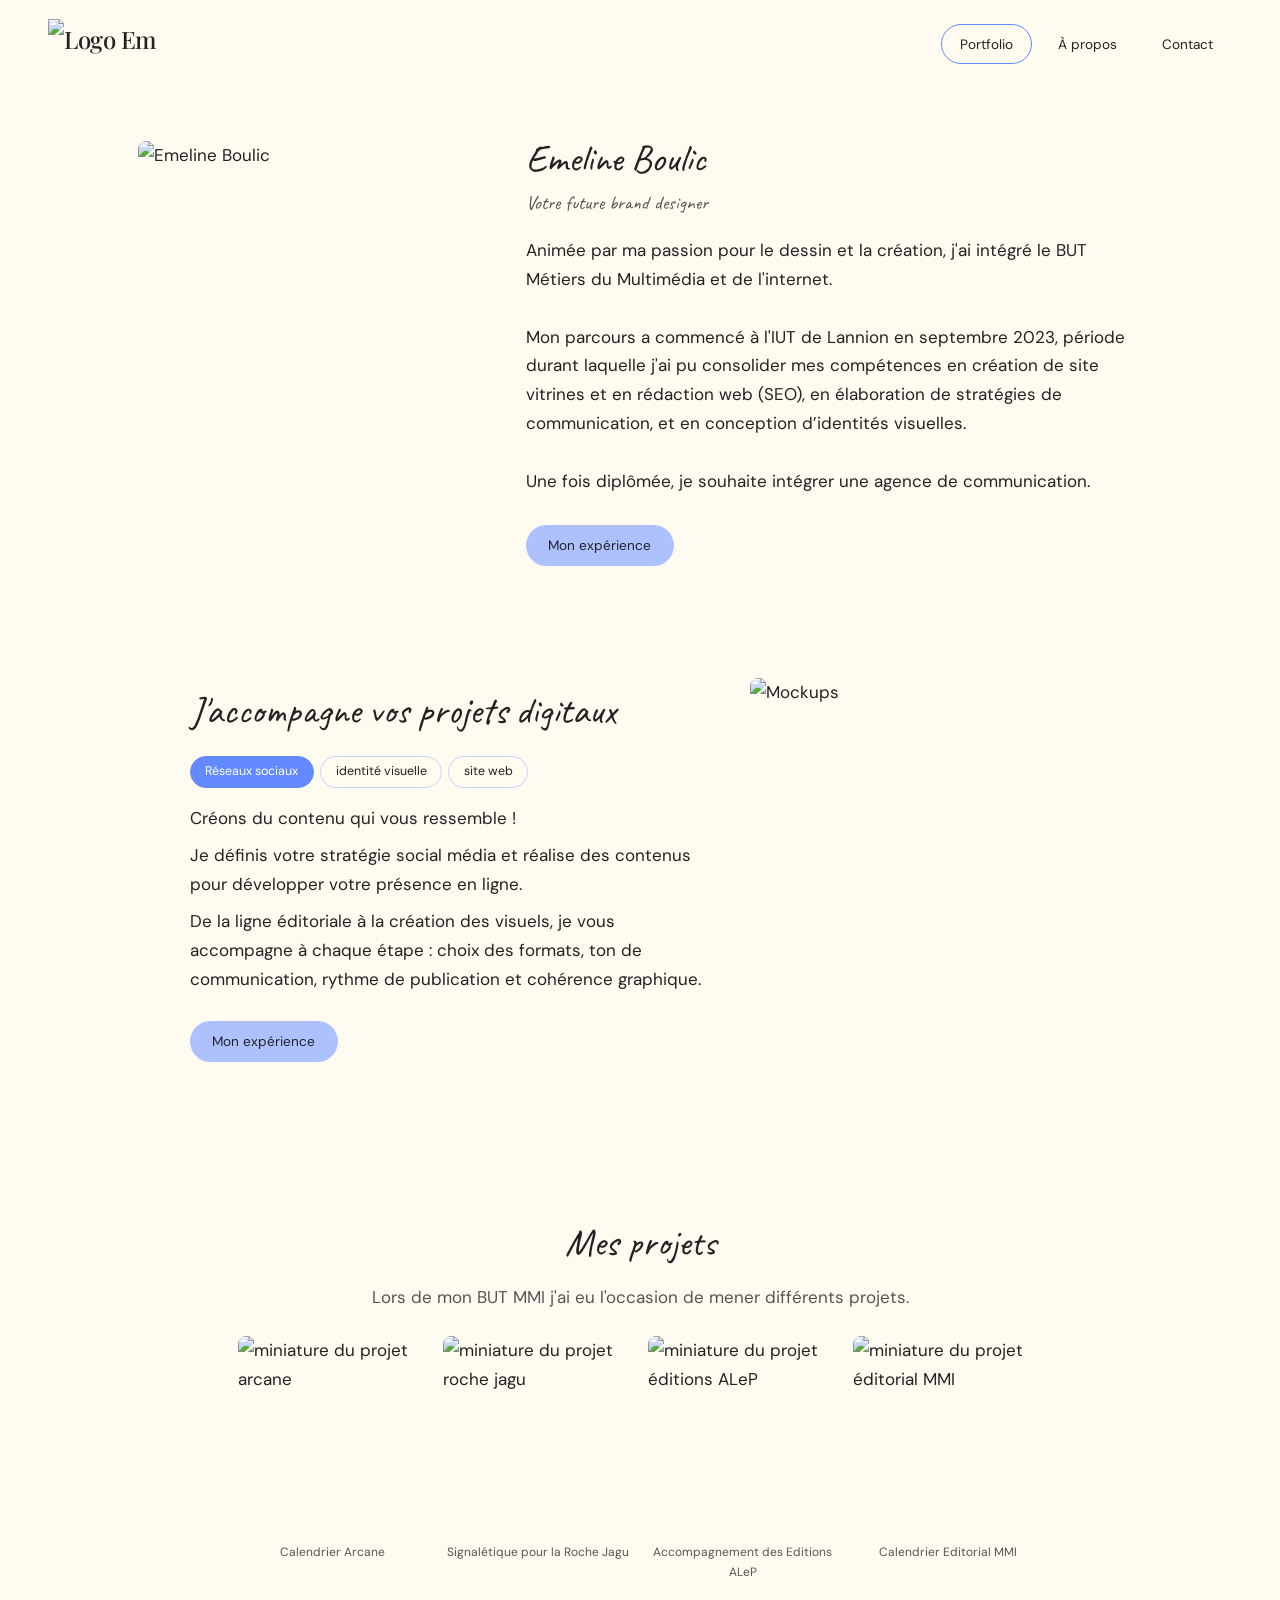
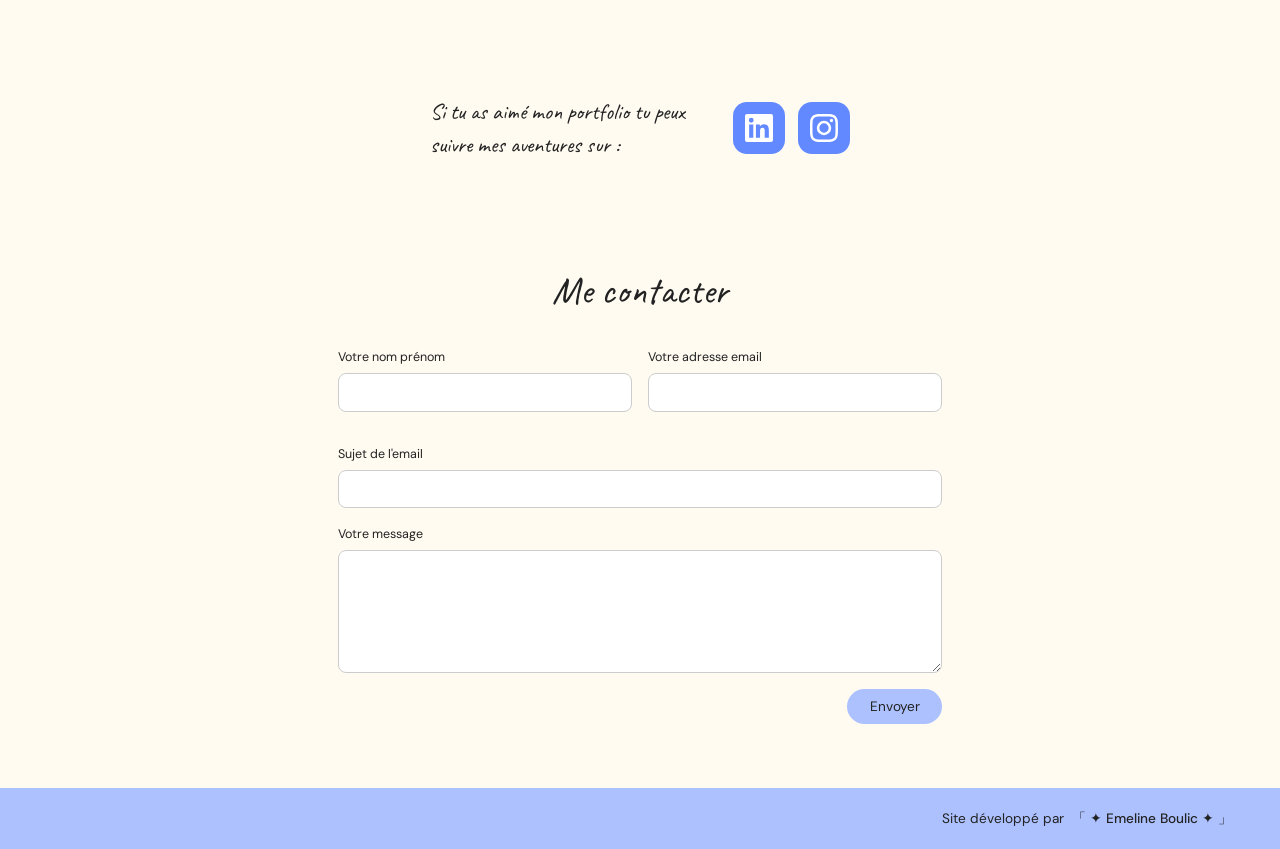
==== index.html @ 8ab88844 "Add files via upload" ====
<!DOCTYPE html>
<html lang="fr">
<head>
  <meta charset="UTF-8" />
  <meta name="viewport" content="width=device-width, initial-scale=1.0" />
  <title>Emeline Boulic – Portfolio</title>
  <link rel="stylesheet" href="style.css" />
  <link href="https://fonts.googleapis.com/css2?family=Playfair+Display:ital,wght@0,400;0,500;1,400&family=DM+Sans:wght@300;400;500&family=Caveat:wght@400;500;600&display=swap" rel="stylesheet" />
  <link rel="preconnect" href="https://fonts.googleapis.com">
  <link rel="preconnect" href="https://fonts.gstatic.com" crossorigin>
  <link href="https://fonts.googleapis.com/css2?family=MuseoModerno:ital,wght@0,100..900;1,100..900&display=swap" rel="stylesheet">
</head>
<body>

  <!-- NAV -->
  <nav class="navbar">
    <a href="index.html" class="logo"><img src="assets/logoSitePortfolio.png" alt="Logo Em" class="logo-img" /></a>
    <div class="nav-links">
      <a href="index.html" class="nav-btn active">Portfolio</a>
      <a href="apropos.html" class="nav-btn">À propos</a>
      <a href="#contact" class="nav-btn">Contact</a>
    </div>
  </nav>

  <!-- HERO -->
  <section class="hero">
    <div class="hero-left">
      <div class="hero-deco">
        <img src="assets/customEmeline.png" alt="Emeline Boulic" class="hero-photo"/>
      </div>
    </div>
    <div class="hero-right">
      <h1 class="hero-name">Emeline Boulic</h1>
      <p class="hero-tagline" id="heroTagline">Votre future brand designer</p>
      <p class="hero-bio"><p>Animée par ma passion pour le dessin et la création, j'ai intégré le BUT Métiers du Multimédia et de l'internet.</p><br> <p>Mon parcours a commencé à l'IUT de Lannion en septembre 2023, période durant laquelle j'ai pu consolider mes compétences en création de site vitrines et en rédaction web (SEO), en élaboration de stratégies de communication, et en conception d’identités visuelles.</p><br> <p>Une fois diplômée, je souhaite intégrer une agence de communication.</p>
      <br>
      <a href="apropos.html" class="btn-primary">Mon expérience</a>
    </div>
  </section>

  
  <!-- SERVICES -->
  <section class="services" id="experience">
    <div class="services-inner">
      <div class="services-text">
        <h2>J'accompagne vos projets digitaux</h2>
        <div class="service-tags">
          <span class="tag tag-active" data-tab="reseaux"  data-img="assets/mockup_rs.png">Réseaux sociaux</span>
          <span class="tag" data-tab="identite"  data-img="assets/identité_visuelle.png">identité visuelle</span>
          <span class="tag" data-tab="site"  data-img="assets/mockup_appli.png">site web</span>
        </div>
        <p id="serviceText">Créons du contenu qui vous ressemble !</p>
        <p id="serviceText2">Je définis votre stratégie social média et réalise des contenus pour développer votre présence en ligne.</p>
        <p id="serviceText3">De la ligne éditoriale à la création des visuels, je vous accompagne à chaque étape : choix des formats, ton de communication, rythme de publication et cohérence graphique.</p>
        <a href="apropos.html" class="btn-primary" style="margin-top:1.2rem;display:inline-block">Mon expérience</a>
      </div>
      <div class="services-visual">
        <img id="serviceImage" src="assets/mockup_rs.png" alt="Mockups" class="hero-photo"/>

      </div>
    </div>
  </section>

  <!-- PROJETS -->
  <section class="projets">
    <h2 class="section-title">Mes projets</h2>
    <p class="section-sub">Lors de mon BUT MMI j'ai eu l'occasion de mener différents projets.</p>
    <!--
    <div class="filter-tabs">
      <button class="filter-btn active">Webdesign</button>
      <button class="filter-btn">Graphisme</button>
      <button class="filter-btn">Communication</button>
      <button class="filter-btn">Vidéo</button>
    </div>
    -->
    <div class="projets-grid">
      <a href="arcane.html" class="projet-card">
        <div class="projet-img">
          <img class="projet-img" src="assets/miniature_arcane.png" alt="miniature du projet arcane"/>
        </div>
        <p class="projet-label">Calendrier Arcane</p>
      </a>
      <a href="jagu.html" class="projet-card">
        <div class="projet-img">
          <img class="projet-img" src="assets/dossier_jagu.png" alt="miniature du projet roche jagu"/>
        </div>
        <p class="projet-label">Signalétique pour la Roche Jagu</p>
      </a>
      <a href="alep.html" class="projet-card">
        <div class="projet-img">
          <img class="projet-img" src="assets/miniature_alep.png" alt="miniature du projet éditions ALeP"/>
        </div>
        <p class="projet-label">Accompagnement des Editions ALeP</p>
      </a>
      <a href="mmi.html" class="projet-card">
        <div class="projet-img">
          <img class="projet-img" src="assets/logo_mmi_net.jpg" alt="miniature du projet éditorial MMI"/>
        </div>
        <p class="projet-label">Calendrier Editorial MMI</p>
      </a>
      <!--
      <a href="projet.html" class="projet-card">
        <div class="projet-img"></div>
        <p class="projet-label">Boule à neige 3D</p>
      </a>
      <a href="projet.html" class="projet-card">
        <div class="projet-img"></div>
        <p class="projet-label">Identité visuelle pour Tasty design</p>
      </a>
      <a href="projet.html" class="projet-card">
        <div class="projet-img"></div>
        <p class="projet-label">Calendrier de l'avent numérique</p>
      </a>
      <a href="projet.html" class="projet-card">
        <div class="projet-img"></div>
        <p class="projet-label">Article pour la webmagazine IUTOPIE</p>
      </a>
      -->
    </div>
  </section>

  <!-- SOCIAL CTA -->
  <section class="social-cta">
    <p>Si tu as aimé mon portfolio tu peux<br/>suivre mes aventures sur :</p>
    <div class="social-icons">
      <a href="https://www.linkedin.com/in/emeline-boulic/?isSelfProfile=true" class="social-icon linkedin">
        <svg viewBox="0 0 24 24" fill="white" width="28" height="28"><path d="M20.447 20.452h-3.554v-5.569c0-1.328-.027-3.037-1.852-3.037-1.853 0-2.136 1.445-2.136 2.939v5.667H9.351V9h3.414v1.561h.046c.477-.9 1.637-1.85 3.37-1.85 3.601 0 4.267 2.37 4.267 5.455v6.286zM5.337 7.433a2.062 2.062 0 01-2.063-2.065 2.064 2.064 0 112.063 2.065zm1.782 13.019H3.555V9h3.564v11.452zM22.225 0H1.771C.792 0 0 .774 0 1.729v20.542C0 23.227.792 24 1.771 24h20.451C23.2 24 24 23.227 24 22.271V1.729C24 .774 23.2 0 22.222 0h.003z"/></svg>
      </a>
      <a href="https://www.instagram.com/chibimeline?utm_source=ig_web_button_share_sheet&igsh=ZDNlZDc0MzIxNw==" class="social-icon instagram">
        <svg viewBox="0 0 24 24" fill="white" width="28" height="28"><path d="M12 2.163c3.204 0 3.584.012 4.85.07 3.252.148 4.771 1.691 4.919 4.919.058 1.265.069 1.645.069 4.849 0 3.205-.012 3.584-.069 4.849-.149 3.225-1.664 4.771-4.919 4.919-1.266.058-1.644.07-4.85.07-3.204 0-3.584-.012-4.849-.07-3.26-.149-4.771-1.699-4.919-4.92-.058-1.265-.07-1.644-.07-4.849 0-3.204.013-3.583.07-4.849.149-3.227 1.664-4.771 4.919-4.919 1.266-.057 1.645-.069 4.849-.069zm0-2.163c-3.259 0-3.667.014-4.947.072-4.358.2-6.78 2.618-6.98 6.98-.059 1.281-.073 1.689-.073 4.948 0 3.259.014 3.668.072 4.948.2 4.358 2.618 6.78 6.98 6.98 1.281.058 1.689.072 4.948.072 3.259 0 3.668-.014 4.948-.072 4.354-.2 6.782-2.618 6.979-6.98.059-1.28.073-1.689.073-4.948 0-3.259-.014-3.667-.072-4.947-.196-4.354-2.617-6.78-6.979-6.98-1.281-.059-1.69-.073-4.949-.073zm0 5.838a6.162 6.162 0 100 12.324 6.162 6.162 0 000-12.324zM12 16a4 4 0 110-8 4 4 0 010 8zm6.406-11.845a1.44 1.44 0 100 2.881 1.44 1.44 0 000-2.881z"/></svg>
      </a>
    </div>
  </section>

  <!-- CONTACT -->
  <section class="contact" id="contact">
    <h2 class="section-title">Me contacter</h2>
<form class="contact-form" action="https://formspree.io/f/mlgpdlwy" method="POST">
      <div class="form-row">
        <div class="form-group">
          <label>Votre nom prénom</label>
          <input type="text" name="nom"/>
        </div>
        <div class="form-group">
          <label>Votre adresse email</label>
          <input type="email" name="email"/>
        </div>
      </div>
      <div class="form-group full">
        <label>Sujet de l'email</label>
        <input type="text" name="sujet"/>
      </div>
      <div class="form-group full">
        <label>Votre message</label>
        <textarea rows="6"></textarea>
      </div>
      <div style="text-align:right">
        <button type="submit" class="btn-primary">Envoyer</button>
      </div>
    </form>
  </section>

  <!-- FOOTER -->
  <footer class="footer">
    <p>Site développé par &nbsp;<span class="footer-name">「 ✦ Emeline Boulic ✦ 」</span></p>
  </footer>

 



  <script src="main.js"></script>
  <script>
    // Service tabs text switching
    const serviceTabs = {
      reseaux: [
        "Créons du contenu qui vous ressemble !",
        "Je définis votre stratégie social média et réalise des contenus pour développer votre présence en ligne.",
        "De la ligne éditoriale à la création des visuels, je vous accompagne à chaque étape : choix des formats, ton de communication, rythme de publication et cohérence graphique."
      ],
      identite: [
        "Créons une identité visuelle qui vous ressemble !",
        "De la réflexion créative à la déclinaison des supports, je conçois des identités visuelles qui parlent à votre audience : logotype, palettes de couleurs, typographies et éléments graphiques.",
        "Je construis des univers graphiques qui traduisent vos valeurs et renforcent votre image de marque en s'adaptant à tous vos supports de communication, print et digitaux."
      ],
      site: [
        "Créons une plateforme qui vous ressemble !",
        "De la réflexion sur l'expérience utilisateur à la conception visuelle, je travaille sur la structure des pages, l'ergonomie, la rédaction, le référencement ainsi que sur l'identité graphique du site.",
        "Je conçois des sites vitrines/blogs valorisant votre marque et facilitant l'accès à l'information et à vos produits/services."
      ]
    };

    const serviceTags = document.querySelectorAll('.service-tags .tag');
    const serviceTexts = [
      document.getElementById('serviceText'),
      document.getElementById('serviceText2'),
      document.getElementById('serviceText3')
    ];

    serviceTags.forEach(tag => {
      tag.addEventListener('click', function () {
        serviceTags.forEach(t => t.classList.remove('tag-active'));
        this.classList.add('tag-active');
        document.getElementById('serviceImage').src = this.dataset.img;

        const texts = serviceTabs[this.dataset.tab];
        serviceTexts.forEach((el, i) => {
          el.textContent = texts[i];
        });
      });
    });
  </script>







  <script src="main.js"></script>
  <script>
    const taglines = [
      "Votre future brand designer",
      "Votre future webdesigner",
      "Votre future community manager"
    ];
    let current = 0;
    const el = document.getElementById('heroTagline');

    setInterval(() => {
      el.classList.add('tagline-fade-out');
      setTimeout(() => {
        current = (current + 1) % taglines.length;
        el.textContent = taglines[current];
        el.classList.remove('tagline-fade-out');
        el.classList.add('tagline-fade-in');
        setTimeout(() => el.classList.remove('tagline-fade-in'), 500);
      }, 400);
    }, 5000);
  </script>
</body>
</html>
---- style.css ----
/* =========================================
   EMELINE BOULIC PORTFOLIO – GLOBAL STYLES
   ========================================= */

:root {
  --cream: #FFFBF1;
  --cream-dark: #F5F2DA;
  --blue: #6289FF;
  --blue-soft: #ADC1FF;
  --blue-light: #C5D3FF;
  --blue-dark: #4a6fe0;
  --text: #222222;
  --text-light: #555555;
  --placeholder: #D1D5E0;
  --footer-bg: #ADC1FF;
  --white: #ffffff;
  --font-display: 'Playfair Display', Georgia, serif;
  --font-hand: 'Simple Handmade', 'Caveat', cursive;
  --font-body: 'DM Sans', sans-serif;
  --font-museo: 'MuseoModerno', sans-serif;
  --font-aileron: 'Aileron', sans-serif;
}


@font-face { /*ajoute une typo installée*/
  font-family: 'Arcane Nine';
  src: url('fonts/Arcane Nine.otf') format('truetype');
  font-weight: 400;
  font-style: normal;
}

*, *::before, *::after {
  box-sizing: border-box;
  margin: 0;
  padding: 0;
}

html {
  scroll-behavior: smooth;
}

body {
  background-color: var(--cream);
  color: var(--text);
  font-family: var(--font-body);
  font-size: 17px;
  line-height: 1.7;
}

/* ── NAVBAR ── */
.navbar {
  display: flex;
  align-items: center;
  justify-content: space-between;
  padding: 1.2rem 3rem;
  position: sticky;
  top: 0;
  background: var(--cream);
  z-index: 100;
}

.logo {
  font-family: var(--font-display);
  font-size: 1.5rem;
  font-weight: 500;
  color: var(--text);
  text-decoration: none;
  letter-spacing: -0.02em;
}

.logo span {
  color: var(--blue);
}

.logo-img {
  height: 50px;
  width: auto;
  display: block;
}


.nav-links {
  display: flex;
  gap: 0.5rem;
}

.nav-btn {
  padding: 0.45rem 1.1rem;
  border-radius: 999px;
  border: 1.5px solid transparent;
  font-family: var(--font-body);
  font-size: 0.85rem;
  font-weight: 400;
  color: var(--text);
  text-decoration: none;
  transition: all 0.2s ease;
  cursor: pointer;
}

.nav-btn:hover {
  border-color: var(--blue-light);
  background: rgba(123,143,222,0.08);
}

.nav-btn.active {
  border-color: var(--blue);
  color: var(--text);
}

/* ── HERO ── */
.hero {
  display: flex;
  align-items: center;
  padding: 3rem 3rem 4rem;
  gap: 3rem;
  max-width: 1100px;
  margin: 0 auto;
}

.hero-left {
  flex: 0 0 auto;
  position: relative;
}


.hero-deco {
  position: relative;
  width: 340px;
}

.hero-photo {
  width: 340px;
  height: 420px;
  object-fit: cover;
  border-radius: 8px;
  display: block;
}

/*
.hero-deco {
  position: relative;
  width: 240px;
}

.hero-photo {
  width: 240px;
  height: 300px;
  object-fit: cover;
  border-radius: 8px;
  display: block;
  background: var(--placeholder);
}
*/

.sparkle {
  position: absolute;
  color: var(--blue);
  font-size: 1.4rem;
}

.sparkle.top-left {
  top: -1.5rem;
  left: -1.5rem;
}

.hero-avatar-bubble {
  position: absolute;
  bottom: -1rem;
  right: -1rem;
  width: 60px;
  height: 60px;
  border-radius: 50%;
  background: var(--placeholder);
  border: 3px solid var(--cream);
  overflow: hidden;
}

.hero-right {
  flex: 1;
  min-width: 350px;
}

/* ── HANDWRITTEN FONT ELEMENTS ── */
.hero-name,
.hero-tagline,
.social-cta p,
.projet-title {
  font-family: var(--font-hand);
}


.hero-name {
  font-family: var(--font-hand);
  font-size: 2.4rem;
  font-weight: 400;
  line-height: 1.2;
  margin-bottom: 0.3rem;
}

.hero-tagline {
  font-family: var(--font-hand);
  font-size: 1.2rem;
  color: var(--text-light);
  margin-bottom: 1rem;
}


.hero-tagline {
  font-family: var(--font-hand);
  font-size: 1.2rem;
  color: var(--text-light);
  margin-bottom: 1rem;
}

.social-cta p {
  font-family: var(--font-hand);
  font-size: 1.4rem;
  line-height: 1.5;
}

.hero-bio {
  /*font-size: 0.83rem;*/
  color: var(--text);
  margin-bottom: 0.8rem;
  text-align: center;
}

/* ── BUTTONS ── */
.btn-primary {
  display: inline-block;
  background: var(--blue-soft);
  color: var(--text);
  border: none;
  border-radius: 999px;
  padding: 0.55rem 1.4rem;
  font-family: var(--font-body);
  font-size: 0.85rem;
  font-weight: 400;
  cursor: pointer;
  text-decoration: none;
  transition: background 0.2s ease, transform 0.1s ease;
}

.btn-primary:hover {
  background: #93aef7;
  transform: translateY(-1px);
}

/* ── SERVICES ── */
.services {
  padding: 3rem 3rem 4rem;
  background: var(--cream);
}

.services-inner {
  display: flex;
  align-items: flex-start;
  gap: 3rem;
  max-width: 900px;
  margin: 0 auto;
}

.services-text {
  flex: 1;
}

.services-text h2 { /* c'est le titre de la section jaccompagne vos projets*/
  font-family: var(--font-hand);
  font-size: 2.4rem;
  font-weight: 400;
  margin-bottom: 0.8rem;
}

.service-tags {
  display: flex;
  flex-wrap: wrap;
  gap: 0.4rem;
  margin-bottom: 1rem;
}

.tag {
  padding: 0.3rem 0.9rem;
  border-radius: 999px;
  border: 1.5px solid var(--blue-light);
  font-size: 0.78rem;
  color: var(--text);
  cursor: pointer;
}

.tag.tag-active {
  background: var(--blue);
  color: white;
  border-color: var(--blue);
}

.services-text p {
  /*font-size: 0.83rem;*/
  margin-bottom: 0.5rem;
}

.services-visual {
  flex: 0 0 200px;
}

.img-placeholder {
  width: 100%;
  aspect-ratio: 4/3;
  background: var(--placeholder);
  border-radius: 8px;
}

/* ── PROJETS ── */
.projets {
  padding: 3rem 3rem 4rem;
  max-width: 900px;
  margin: 0 auto;
}

.section-title { /*ce sont les titres des sections*/
  font-family: var(--font-hand);
  font-size: 2.4rem;
  font-weight: 400;
  text-align: center;
  margin-bottom: 0.5rem;
}

.section-sub { /* description en dessous la section projets*/
  text-align: center;
  /*font-size: 0.83rem;*/
  color: var(--text-light);
  margin-bottom: 1.5rem;
}

.filter-tabs {
  display: flex;
  justify-content: center;
  gap: 0.4rem;
  flex-wrap: wrap;
  margin-bottom: 2rem;
}

.filter-btn {
  padding: 0.3rem 0.9rem;
  border-radius: 999px;
  border: 1.5px solid var(--blue-light);
  background: transparent;
  font-size: 0.78rem;
  font-family: var(--font-body);
  color: var(--text);
  cursor: pointer;
  transition: all 0.2s;
}

.filter-btn:hover,
.filter-btn.active {
  background: var(--blue);
  color: white;
  border-color: var(--blue);
}

.projets-grid {
  display: grid;
  grid-template-columns: repeat(4, 1fr);
  gap: 1rem;
}

.projet-card {
  text-decoration: none;
  color: var(--text);
  transition: transform 0.2s;
}

.projet-card:hover {
  transform: translateY(-3px);
}

.projet-card .projet-img {
  width: 100%;
  height: 200px;
  object-fit: cover;
  border-radius: 8px;
  margin-bottom: 0.4rem;
}

.projet-label {
  font-size: 0.75rem;
  color: var(--text-light);
  text-align: center;
}

/* ── SOCIAL CTA ── */
.social-cta {
  padding: 3rem 3rem;
  display: flex;
  align-items: center;
  gap: 3rem;
  max-width: 900px;
  margin: 0 auto;
  justify-content: center;
}

.social-cta-apropos {
  flex-direction: row;
  justify-content: flex-start;
  justify-content: center;
}

.social-icons {
  display: flex;
  gap: 0.8rem;
  flex-shrink: 0;
}

.social-icon {
  width: 52px;
  height: 52px;
  border-radius: 14px;
  display: flex;
  align-items: center;
  justify-content: center;
  transition: transform 0.2s, opacity 0.2s;
}

.social-icon:hover {
  transform: scale(1.08);
  opacity: 0.9;
}

.social-icon.linkedin {
  background: var(--blue);
}

.social-icon.instagram {
  background: var(--blue);
}

/* ── CONTACT ── */
.contact {
  padding: 3rem 3rem 4rem;
  max-width: 700px;
  margin: 0 auto;
}

.contact-form {
  margin-top: 1.5rem;
}

.form-row {
  display: flex;
  gap: 1rem;
  margin-bottom: 1rem;
}

.form-group {
  flex: 1;
  display: flex;
  flex-direction: column;
  gap: 0.3rem;
  margin-bottom: 1rem;
}

.form-group.full {
  width: 100%;
}

.form-group label {
  font-size: 0.78rem;
  color: var(--text);
}

.form-group input,
.form-group textarea {
  border: 1.5px solid #CCCCCC;
  border-radius: 8px;
  padding: 0.6rem 0.8rem;
  font-family: var(--font-body);
  font-size: 0.83rem;
  background: white;
  outline: none;
  transition: border-color 0.2s;
  resize: vertical;
}

.form-group input:focus,
.form-group textarea:focus {
  border-color: var(--blue);
}

/* ── FOOTER ── */
.footer {
  background: var(--footer-bg);
  padding: 1.2rem 3rem;
  text-align: right;
}

.footer p {
  font-size: 0.85rem;
  color: var(--text);
}

.footer-name {
  font-weight: 500;
}

/* ── A PROPOS PAGE ── */
.apropos-section {
  padding: 3rem 3rem 2rem;
  max-width: 900px;
  margin: 0 auto;
}

.stage-block {
  margin-top: 1.5rem;
}

.stage-header {
  margin-bottom: 1rem;
  text-align: center;
}

.stage-badge {
  background: var(--blue-soft);
  color: var(--text);
  padding: 0.35rem 1rem;
  border-radius: 999px;
  font-size: 0.78rem;
  display: inline-block;
  text-align: center;
}

.stage-content {
  display: flex;
  gap: 2.5rem;
  align-items: flex-start;
}

.stage-text {
  flex: 1;
  text-align: center;
}

.stage-text p { /*paragraphe dans la section expérience*/
  /*font-size: 0.83rem;*/
  margin-bottom: 0.8rem;
}

.stage-img {
  flex: 0 0 100px;
}

.stage-img .img-placeholder {
  aspect-ratio: 16/9;
  max-width: 350px;
}
/* ── PROFIL TEXTE ── */
.profil-section {
  padding: 2rem 3rem 2rem;
  max-width: 900px;
  margin: 0 auto;
  display: flex;
  flex-direction: column;
  align-items: center;
}

.profil-text-block {
  max-width: 560px;
  margin-top: 1.5rem;
  text-align: center;
}

.profil-text-block p { /*paragraphe de la section mon profil*/
  /*font-size: 0.83rem;*/
  margin-bottom: 1rem;
  font-style: italic;
}

/* ── PROFIL GALERIE ── */
.profil-galerie {
  padding: 2rem 3rem 3rem;
  max-width: 900px;
  margin: 0 auto;
}

.galerie-grid {
  display: grid;
  grid-template-columns: repeat(3, 1fr);
  gap: 1.2rem;
}

.galerie-item {
  display: flex;
  flex-direction: column;
  gap: 0.4rem;
}

.galerie-img {
  background: var(--placeholder);
  border-radius: 6px;
  width: 100%;
}

.galerie-img.portrait { /*images verticales de la section illustration et animations*/
  aspect-ratio: 3/4;
  background: transparent;
  object-fit: contain;
  height: 350px; /*250px*/
  width: 100%;
}

.galerie-img.paysage {/*images horizontales de la section illustration et animations*/
  background: transparent;
}

.galerie-label {
  font-size: 0.72rem;
  color: var(--text-light);
  text-align: center;
}

/* ── PROJET DETAIL PAGE ── */
.projet-detail {
  padding: 3rem 3rem 2rem;
  max-width: 900px;
  margin: 0 auto;
}

.projet-layout {
  display: flex;
  gap: 2.5rem;
  margin-top: 1.5rem;
  align-items: flex-start;
}

.projet-info {
  flex: 1;
}

.projet-title { /*ce sont les titres des projets*/
  font-family: var(--font-hand);
  font-size: 2.4rem;
  font-weight: 400;
  line-height: 1.4;
  margin-bottom: 0.5rem;
}

.projet-meta {
  font-size: 1rem;
  color: var(--text-light);
  margin-bottom: 1.2rem;
}

.projet-section-title {
  font-size: 0.85rem;
  font-weight: 500;
  margin: 1rem 0 0.4rem;
}

.projet-info p { /*paragraphe de ma section projets*/
  /*font-size: 0.82rem;*/
  margin-bottom: 0.5rem;
}

.projet-info ul {/*bulletpoint de ma section projets*/
  padding-left: 1.2rem;
  /*font-size: 0.82rem;*/
  margin-bottom: 0.5rem;
}

.projet-info ul li {
  margin-bottom: 0.2rem;
}

.projet-side {
  flex: 0 0 200px;
  display: flex;
  flex-direction: column;
  gap: 1rem;
  align-items: center;
}

.projet-preview-img {
  width: 100%;
}

.projet-preview-img .img-placeholder {
  aspect-ratio: 3/4;
  width: 100%;
}

.voir-projet-btn {
  width: 100%;
  text-align: center;
}

/* ── MODAL LIGHTBOX ── */
.modal-overlay {
  display: none;
  position: fixed;
  inset: 0;
  background: rgba(0,0,0,0.6);
  z-index: 1000;
  align-items: center;
  justify-content: center;
}

.modal-overlay.active {
  display: flex;
}

.modal-box {
  background: var(--cream);
  border-radius: 12px;
  padding: 2rem;
  max-width: 90vw;
  max-height: 90vh;
  overflow-y: auto;
  position: relative;
  min-width: 300px;
}

.modal-close {
  position: absolute;
  top: 1rem;
  right: 1rem;
  background: none;
  border: none;
  font-size: 1.2rem;
  cursor: pointer;
  color: var(--text);
  width: 32px;
  height: 32px;
  border-radius: 50%;
  display: flex;
  align-items: center;
  justify-content: center;
  transition: background 0.2s;
}

.modal-close:hover {
  background: rgba(0,0,0,0.1);
}

.modal-title {
  font-family: var(--font-hand);
  font-size: 1.3rem;
  text-align: center;
  margin-bottom: 1.5rem;
}

.modal-preview.horizontal .modal-img {
  width: 80vw;
  max-width: 900px;
  aspect-ratio: 16/9;
  background: var(--placeholder);
  border-radius: 8px;
}

.modal-preview.vertical .modal-img {
  width: 40vw;
  max-width: 400px;
  aspect-ratio: 9/16;
  background: var(--placeholder);
  border-radius: 8px;
  margin: 0 auto;
  display: block;
}

/* ── RESPONSIVE ── */
@media (max-width: 680px) {
  .navbar {
    padding: 1rem 1.5rem;
  }

  .hero {
    flex-direction: column;
    padding: 2rem 1.5rem;
    gap: 2rem;
  }

  .hero-left {
    display: flex;
    justify-content: center;
    width: 100%;
  }

  .services-inner {
    flex-direction: column;
    padding: 0 1.5rem;
    align-items: center;
  }

  .services {
    padding: 2rem 1.5rem;
  }

  .services-visual {
    display: flex;
    justify-content: center;
    width: 100%;
  }

  .services-visual .img-placeholder {
    max-width: 260px;
  }

  .projets {
    padding: 2rem 1.5rem;
  }

  .projets-grid {
    grid-template-columns: repeat(2, 1fr);
  }

  .social-cta {
    flex-direction: column;
    padding: 2rem 1.5rem;
    gap: 1.5rem;
  }

  .contact {
    padding: 2rem 1.5rem;
  }

  .form-row {
    flex-direction: column;
  }

  .galerie-grid {
    grid-template-columns: repeat(2, 1fr);
    
  }

  .stage-content {
    flex-direction: column;
  }

  .projet-layout {
    flex-direction: column;
  }

  .projet-side {
    flex: none;
    width: 100%;
  }

  .apropos-section,
  .profil-section,
  .profil-galerie {
    padding: 2rem 1.5rem;
  }

  .modal-preview.horizontal .modal-img {
    width: 90vw;
  }

  .modal-preview.vertical .modal-img {
    width: 70vw;
  }
}
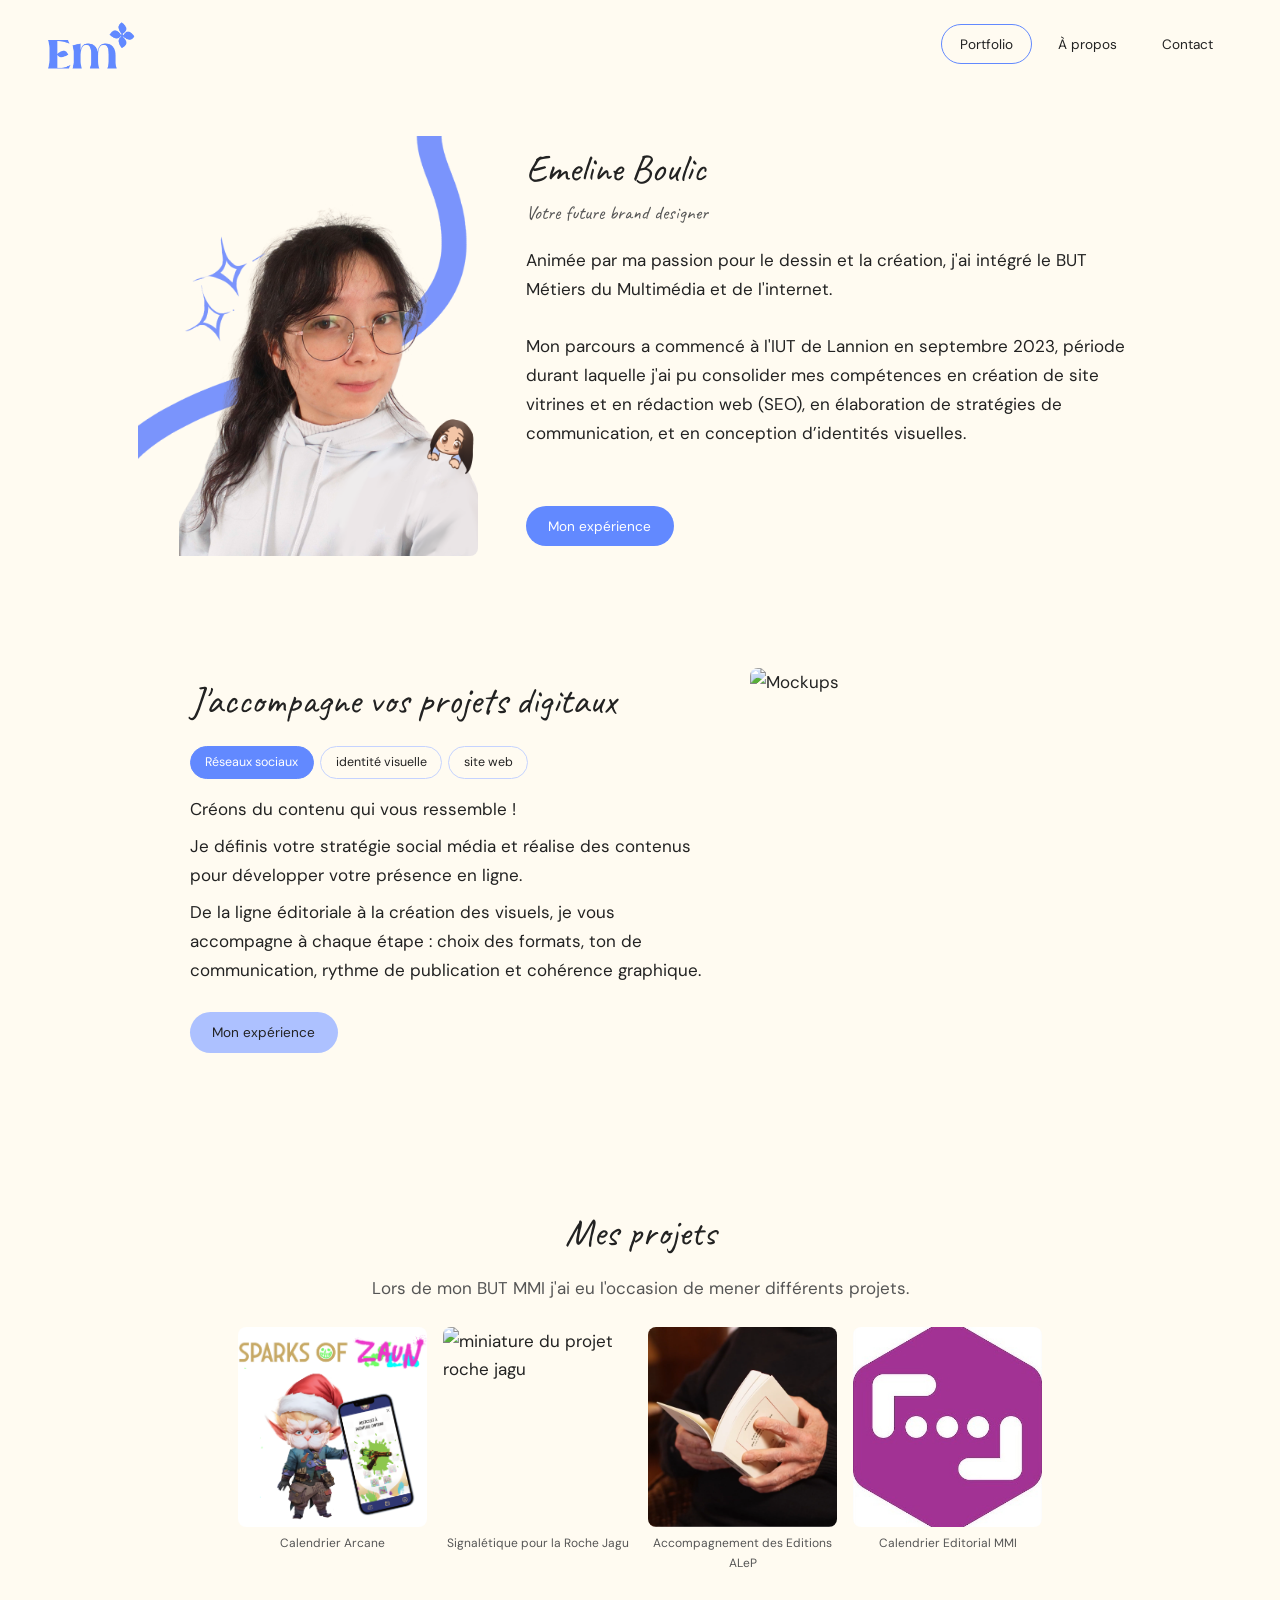
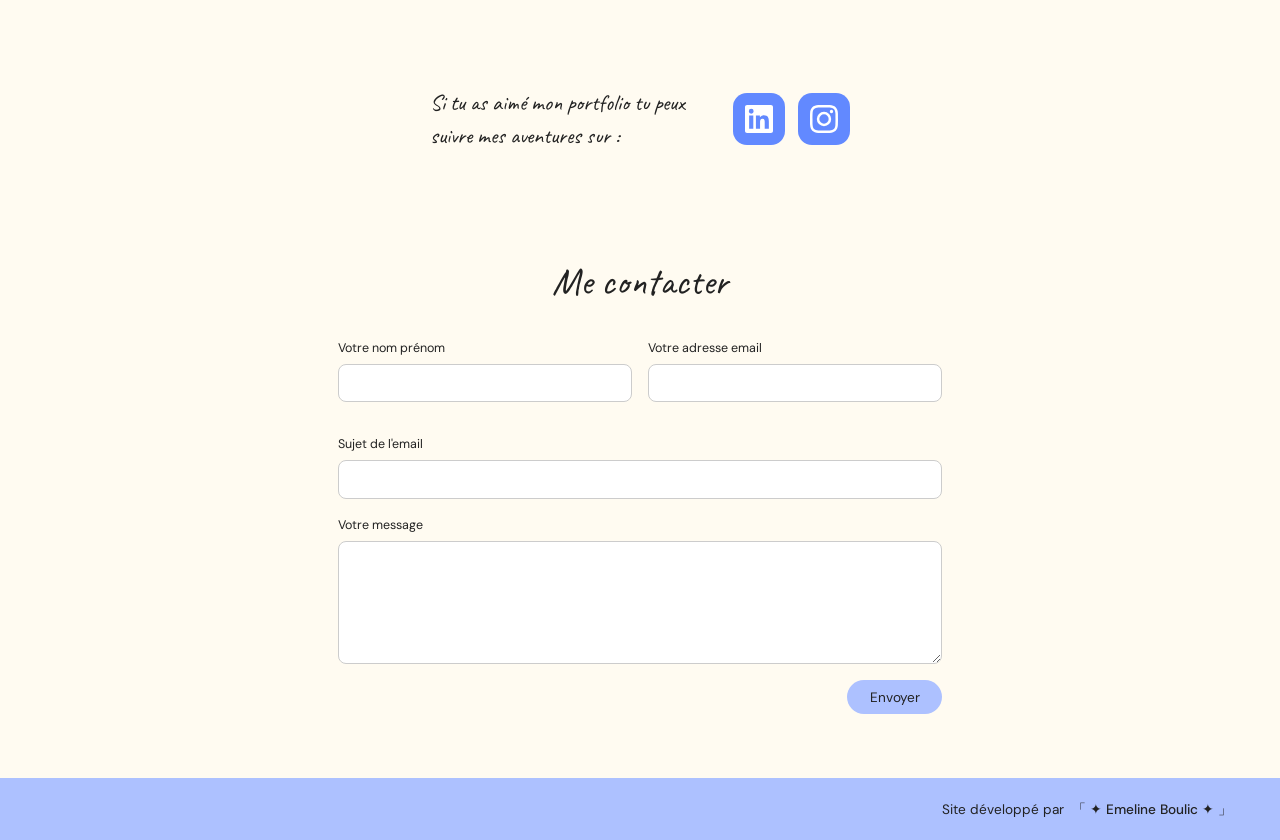
==== commit 8beb21b8: "maj juillet" ====
--- a/index.html
+++ b/index.html
@@ -32,9 +32,14 @@
     <div class="hero-right">
       <h1 class="hero-name">Emeline Boulic</h1>
       <p class="hero-tagline" id="heroTagline">Votre future brand designer</p>
-      <p class="hero-bio"><p>Animée par ma passion pour le dessin et la création, j'ai intégré le BUT Métiers du Multimédia et de l'internet.</p><br> <p>Mon parcours a commencé à l'IUT de Lannion en septembre 2023, période durant laquelle j'ai pu consolider mes compétences en création de site vitrines et en rédaction web (SEO), en élaboration de stratégies de communication, et en conception d’identités visuelles.</p><br> <p>Une fois diplômée, je souhaite intégrer une agence de communication.</p>
+      <p class="hero-bio"><p>Animée par ma passion pour le dessin et la création, 
+        j'ai intégré le BUT Métiers du Multimédia et de l'internet.</p><br> 
+        <p>Mon parcours a commencé à l'IUT de Lannion en septembre 2023, 
+          période durant laquelle j'ai pu consolider mes compétences en création 
+          de site vitrines et en rédaction web (SEO), en élaboration de stratégies 
+          de communication, et en conception d’identités visuelles.</p><br> 
       <br>
-      <a href="apropos.html" class="btn-primary">Mon expérience</a>
+      <a href="apropos.html" class="btn-stage-experience">Mon expérience</a>
     </div>
   </section>
 
@@ -45,9 +50,9 @@
       <div class="services-text">
         <h2>J'accompagne vos projets digitaux</h2>
         <div class="service-tags">
-          <span class="tag tag-active" data-tab="reseaux"  data-img="assets/mockup_rs.png">Réseaux sociaux</span>
-          <span class="tag" data-tab="identite"  data-img="assets/identité_visuelle.png">identité visuelle</span>
-          <span class="tag" data-tab="site"  data-img="assets/mockup_appli.png">site web</span>
+          <span class="tag tag-active" data-tab="reseaux"  data-img="assets/mockup_mmi.png">Réseaux sociaux</span>
+          <span class="tag" data-tab="identite"  data-img="assets/identite_alep_mockup.png">identité visuelle</span>
+          <span class="tag" data-tab="site"  data-img="assets/mockup_jagu.png">site web</span>
         </div>
         <p id="serviceText">Créons du contenu qui vous ressemble !</p>
         <p id="serviceText2">Je définis votre stratégie social média et réalise des contenus pour développer votre présence en ligne.</p>
@@ -55,7 +60,7 @@
         <a href="apropos.html" class="btn-primary" style="margin-top:1.2rem;display:inline-block">Mon expérience</a>
       </div>
       <div class="services-visual">
-        <img id="serviceImage" src="assets/mockup_rs.png" alt="Mockups" class="hero-photo"/>
+        <img id="serviceImage" src="assets/mockup_mmi.png" alt="Mockups" class="hero-photo"/>
 
       </div>
     </div>
@@ -82,7 +87,7 @@
       </a>
       <a href="jagu.html" class="projet-card">
         <div class="projet-img">
-          <img class="projet-img" src="assets/dossier_jagu.png" alt="miniature du projet roche jagu"/>
+          <img class="projet-img" src="assets/mockup_jagu.png" alt="miniature du projet roche jagu"/>
         </div>
         <p class="projet-label">Signalétique pour la Roche Jagu</p>
       </a>
--- a/style.css
+++ b/style.css
@@ -241,6 +241,21 @@
   transition: background 0.2s ease, transform 0.1s ease;
 }
 
+.btn-stage-experience {
+  display: inline-block;
+  background: var(--blue);
+  color: var(--white);
+  border: none;
+  border-radius: 999px;
+  padding: 0.55rem 1.4rem;
+  font-family: var(--font-body);
+  font-size: 0.85rem;
+  font-weight: 400;
+  cursor: pointer;
+  text-decoration: none;
+  transition: background 0.2s ease, transform 0.1s ease;
+}
+
 .btn-primary:hover {
   background: #93aef7;
   transform: translateY(-1px);
@@ -518,6 +533,8 @@
   text-align: center;
 }
 
+
+
 .stage-badge {
   background: var(--blue-soft);
   color: var(--text);
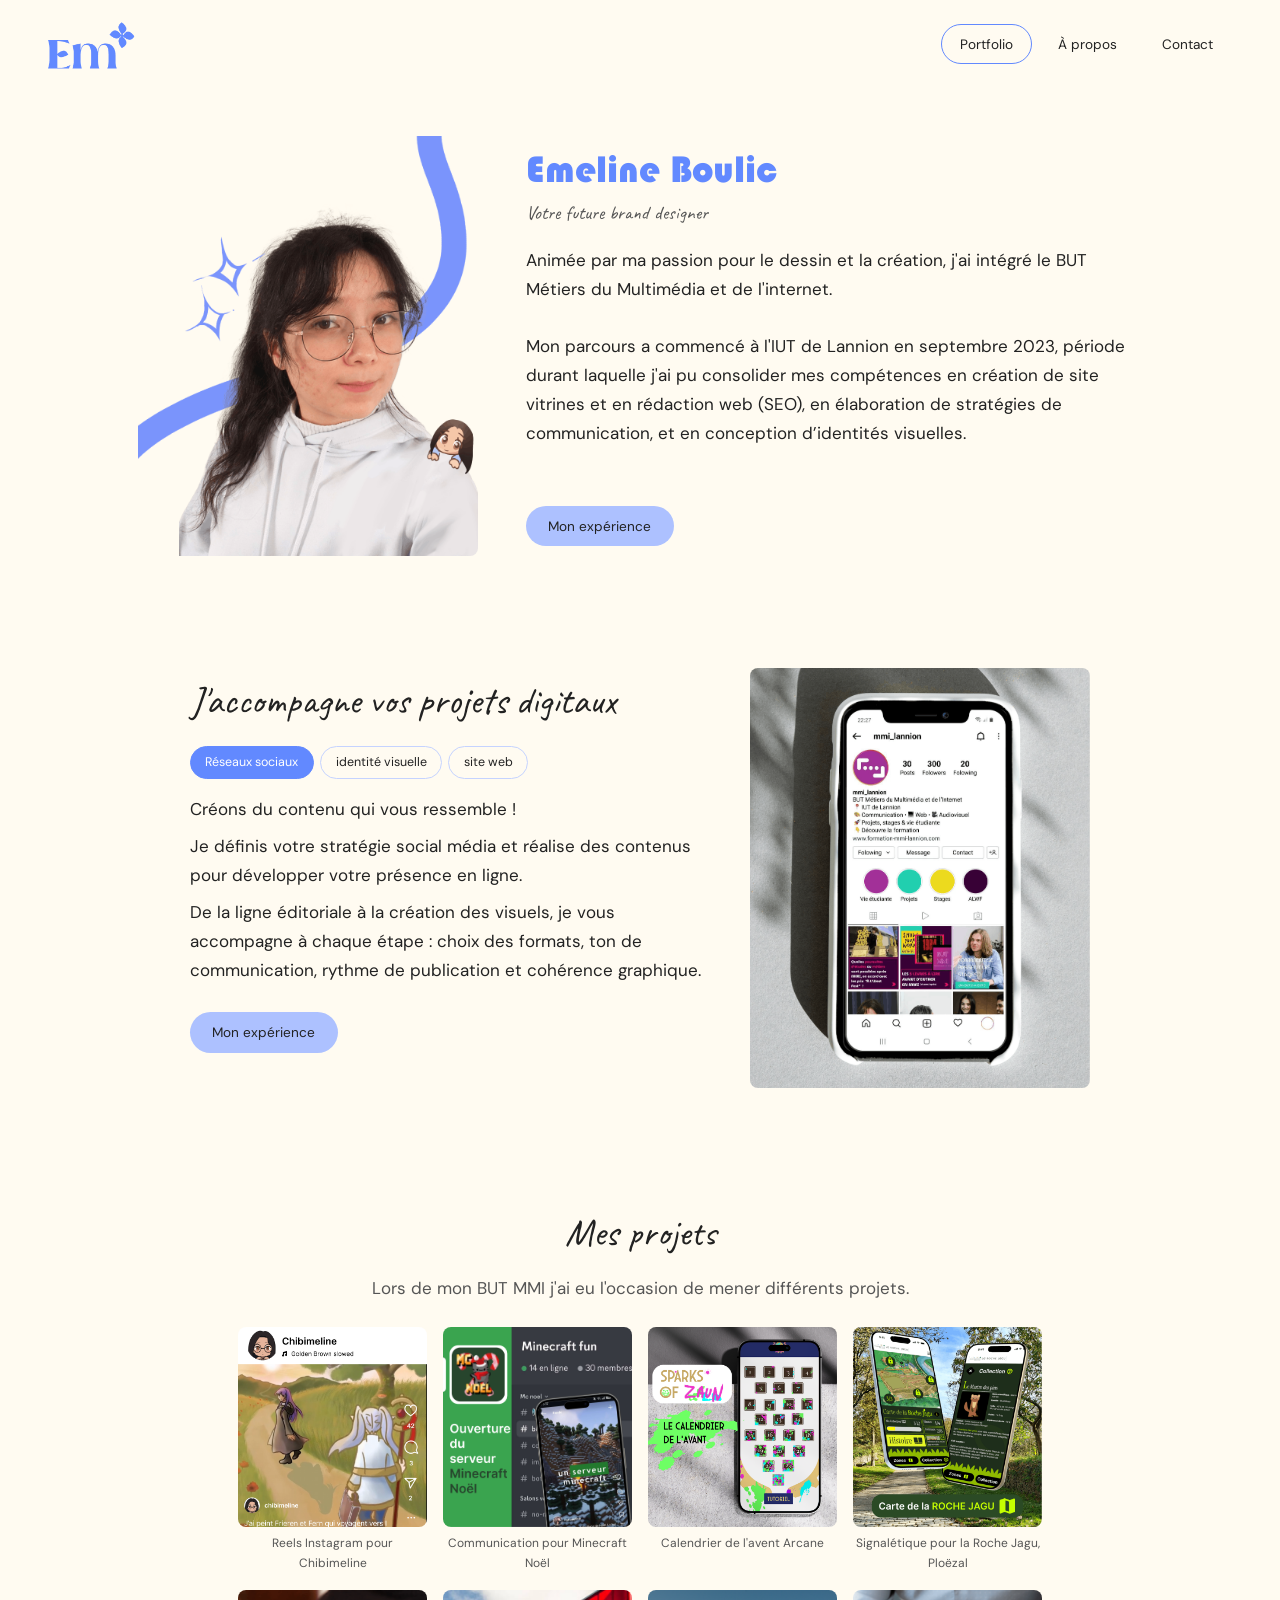
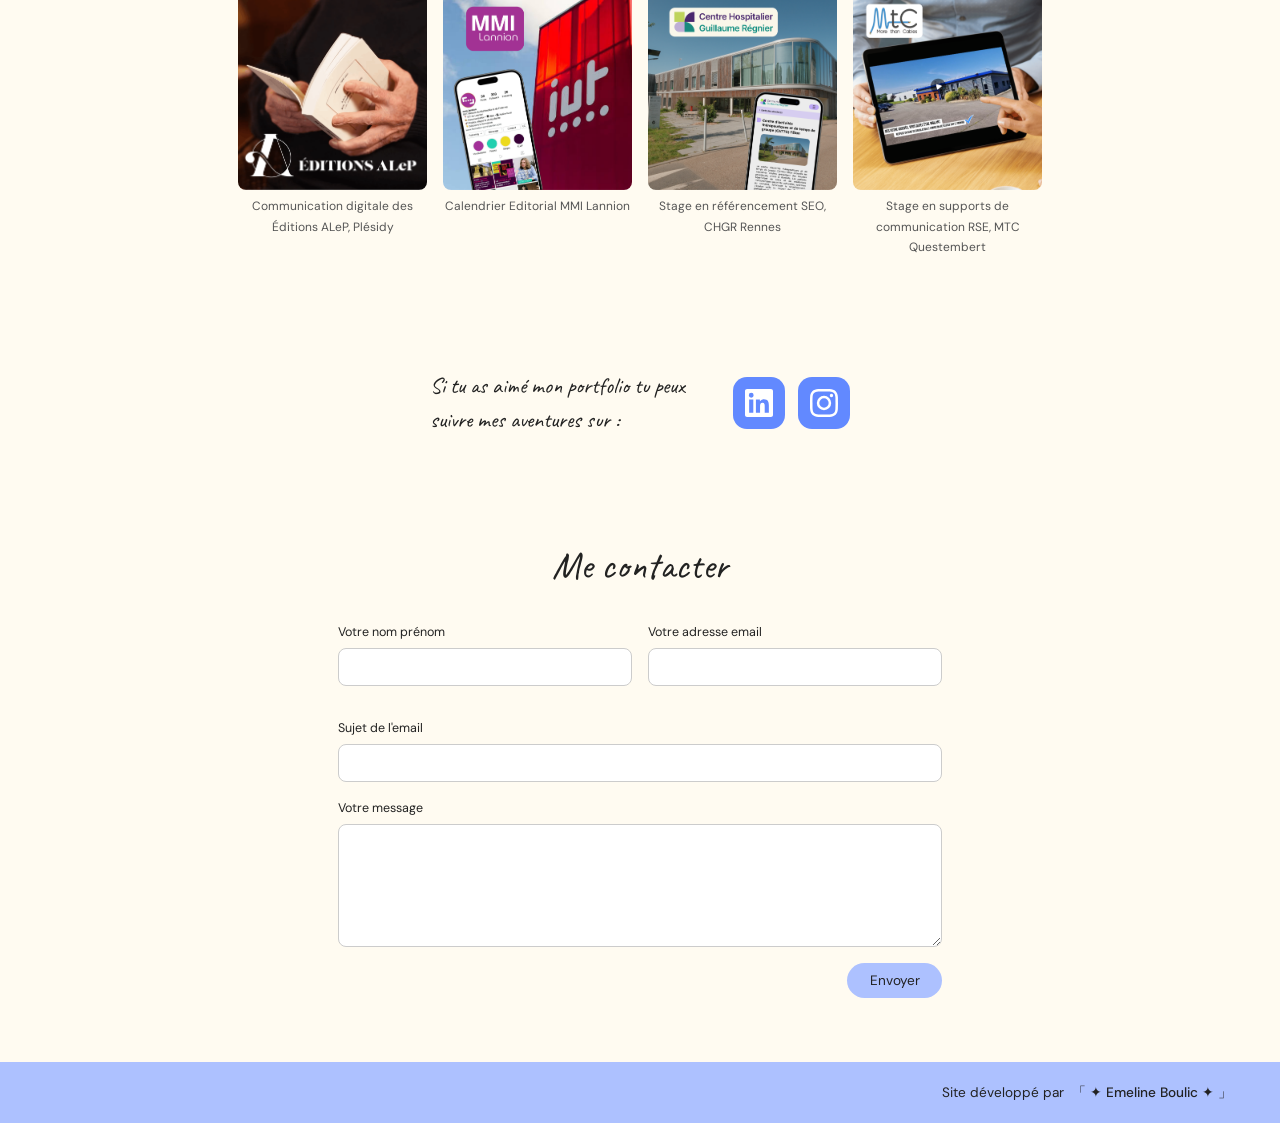
==== commit 28d94a67: "ajout projets perso" ====
--- a/index.html
+++ b/index.html
@@ -79,48 +79,65 @@
     </div>
     -->
     <div class="projets-grid">
+
+      <a href="chibimeline.html" class="projet-card">
+        <div class="projet-img">
+          <img class="projet-img" src="assets/Miniature reel chibimeline.png" alt="miniature du compte Instagram Chibimeline"/>
+        </div>
+        <p class="projet-label">Reels Instagram pour Chibimeline</p>
+      </a>
+
+      
+      <a href="minecraft noel.html" class="projet-card">
+        <div class="projet-img">
+          <img class="projet-img" src="assets/miniature mc noel.png" alt="miniature du compte Instagram Chibimeline"/>
+        </div>
+        <p class="projet-label">Communication pour Minecraft Noël</p>
+      </a>
+
       <a href="arcane.html" class="projet-card">
         <div class="projet-img">
-          <img class="projet-img" src="assets/miniature_arcane.png" alt="miniature du projet arcane"/>
-        </div>
-        <p class="projet-label">Calendrier Arcane</p>
-      </a>
+          <img class="projet-img" src="assets/appli sparks of zaun.png" alt="miniature du projet arcane"/>
+        </div>
+        <p class="projet-label">Calendrier de l'avent Arcane</p>
+      </a>
+
       <a href="jagu.html" class="projet-card">
         <div class="projet-img">
           <img class="projet-img" src="assets/mockup_jagu.png" alt="miniature du projet roche jagu"/>
         </div>
-        <p class="projet-label">Signalétique pour la Roche Jagu</p>
-      </a>
+        <p class="projet-label">Signalétique pour la Roche Jagu, Ploëzal</p>
+      </a>
+
       <a href="alep.html" class="projet-card">
         <div class="projet-img">
           <img class="projet-img" src="assets/miniature_alep.png" alt="miniature du projet éditions ALeP"/>
         </div>
-        <p class="projet-label">Accompagnement des Editions ALeP</p>
-      </a>
+        <p class="projet-label">Communication digitale des Éditions ALeP, Plésidy</p>
+      </a>
+
       <a href="mmi.html" class="projet-card">
         <div class="projet-img">
-          <img class="projet-img" src="assets/logo_mmi_net.jpg" alt="miniature du projet éditorial MMI"/>
-        </div>
-        <p class="projet-label">Calendrier Editorial MMI</p>
-      </a>
-      <!--
-      <a href="projet.html" class="projet-card">
-        <div class="projet-img"></div>
-        <p class="projet-label">Boule à neige 3D</p>
-      </a>
-      <a href="projet.html" class="projet-card">
-        <div class="projet-img"></div>
-        <p class="projet-label">Identité visuelle pour Tasty design</p>
-      </a>
-      <a href="projet.html" class="projet-card">
-        <div class="projet-img"></div>
-        <p class="projet-label">Calendrier de l'avent numérique</p>
-      </a>
-      <a href="projet.html" class="projet-card">
-        <div class="projet-img"></div>
-        <p class="projet-label">Article pour la webmagazine IUTOPIE</p>
-      </a>
-      -->
+          <img class="projet-img" src="assets/miniature mmi.png" alt="miniature du projet éditorial MMI"/>
+        </div>
+        <p class="projet-label">Calendrier Editorial MMI Lannion</p>
+      </a>
+
+      <a href="apropos.html" class="projet-card">
+        <div class="projet-img">
+          <img class="projet-img" src="assets/miniature chgr.png" alt="miniature du projet éditorial MMI"/>
+        </div>
+        <p class="projet-label">Stage en référencement SEO, CHGR Rennes</p>
+      </a>
+
+      <a href="apropos.html" class="projet-card">
+        <div class="projet-img">
+          <img class="projet-img" src="assets/miniature mtc.png" alt="miniature du projet éditorial MMI"/>
+        </div>
+        <p class="projet-label">Stage en supports de communication RSE, MTC Questembert</p>
+      </a>
+      
+      
     </div>
   </section>
 
--- a/style.css
+++ b/style.css
@@ -29,6 +29,14 @@
   font-style: normal;
 }
 
+@font-face {
+  font-family: "Bauhaus 93 Remastered";
+  src: url("fonts/Bauhaus93Remastered-Regular.otf") format("opentype");
+  font-weight: normal;
+  font-style: normal;
+  font-display: swap;
+}
+
 *, *::before, *::after {
   box-sizing: border-box;
   margin: 0;
@@ -190,7 +198,8 @@
 
 
 .hero-name {
-  font-family: var(--font-hand);
+  font-family: "Bauhaus 93 Remastered", sans-serif;
+  color:var(--blue);
   font-size: 2.4rem;
   font-weight: 400;
   line-height: 1.2;
@@ -243,8 +252,8 @@
 
 .btn-stage-experience {
   display: inline-block;
-  background: var(--blue);
-  color: var(--white);
+  background: var(--blue-soft);
+  color: var(--black);
   border: none;
   border-radius: 999px;
   padding: 0.55rem 1.4rem;
